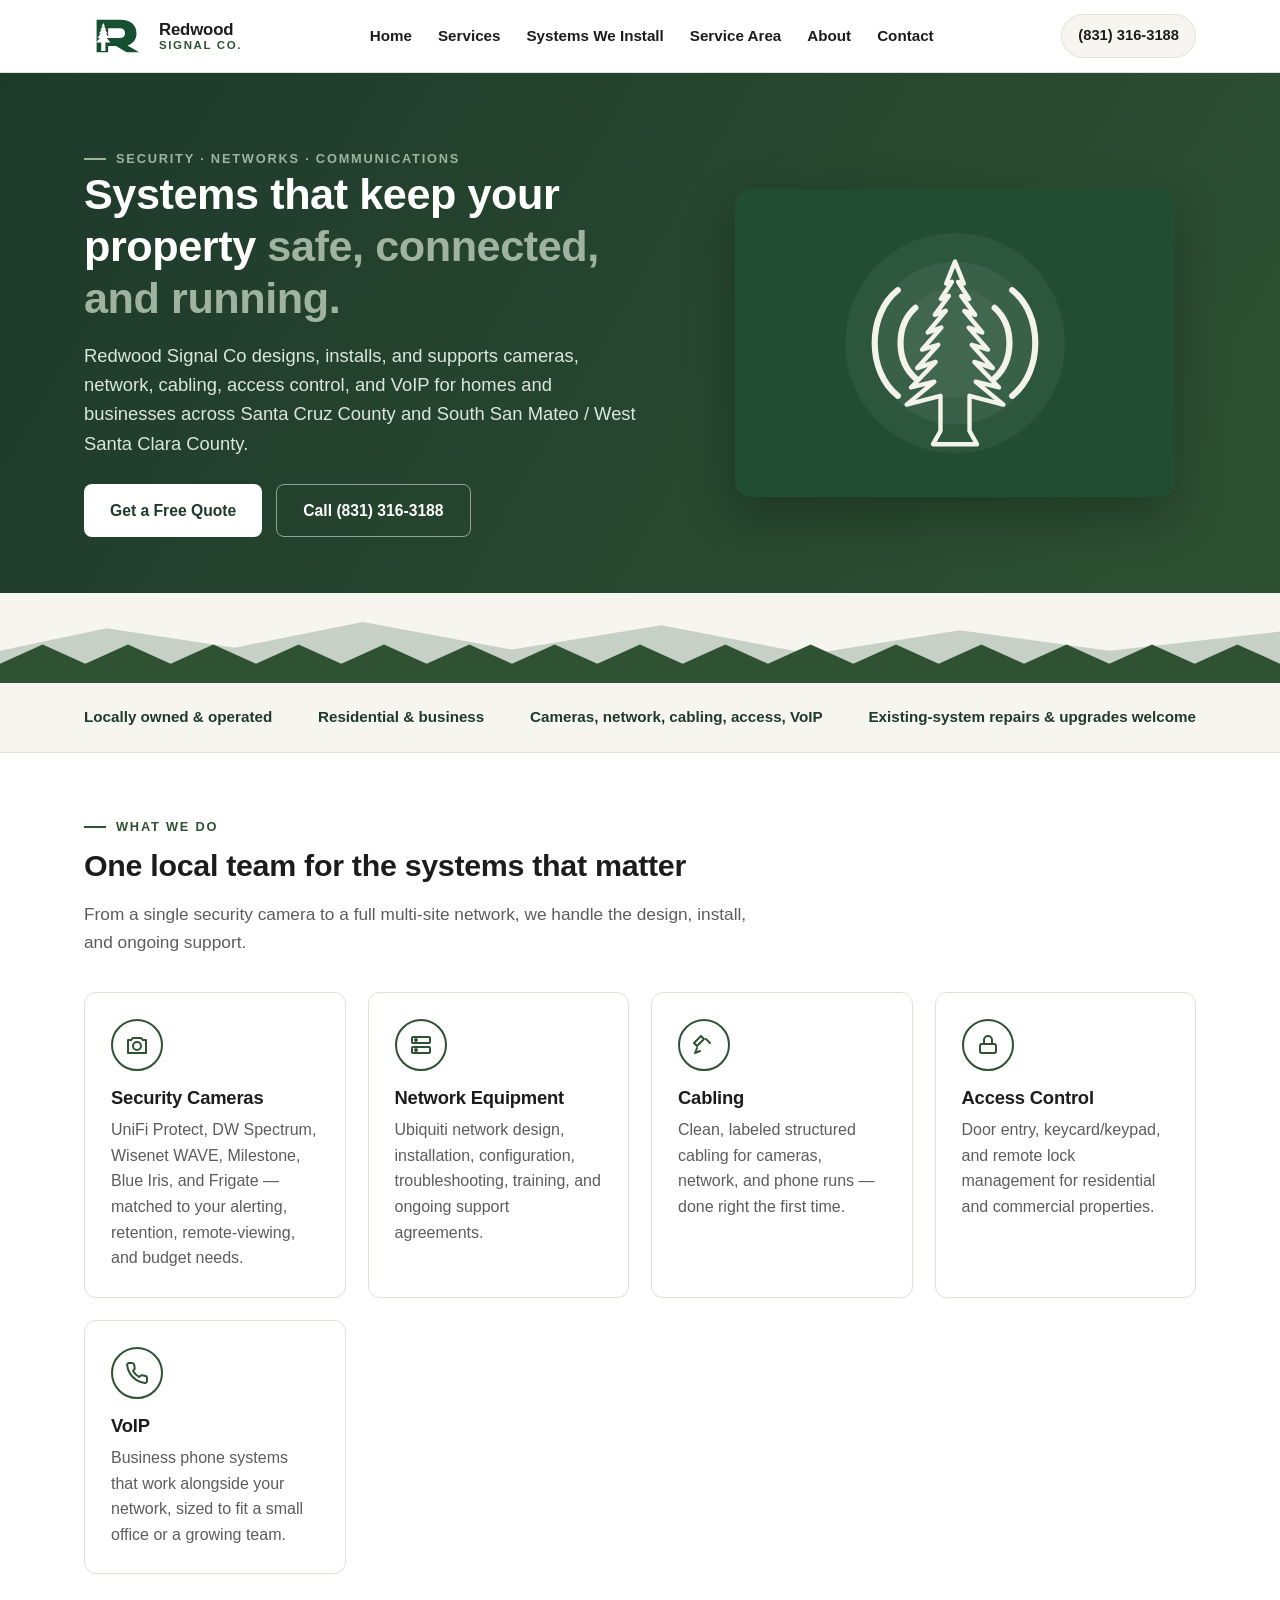
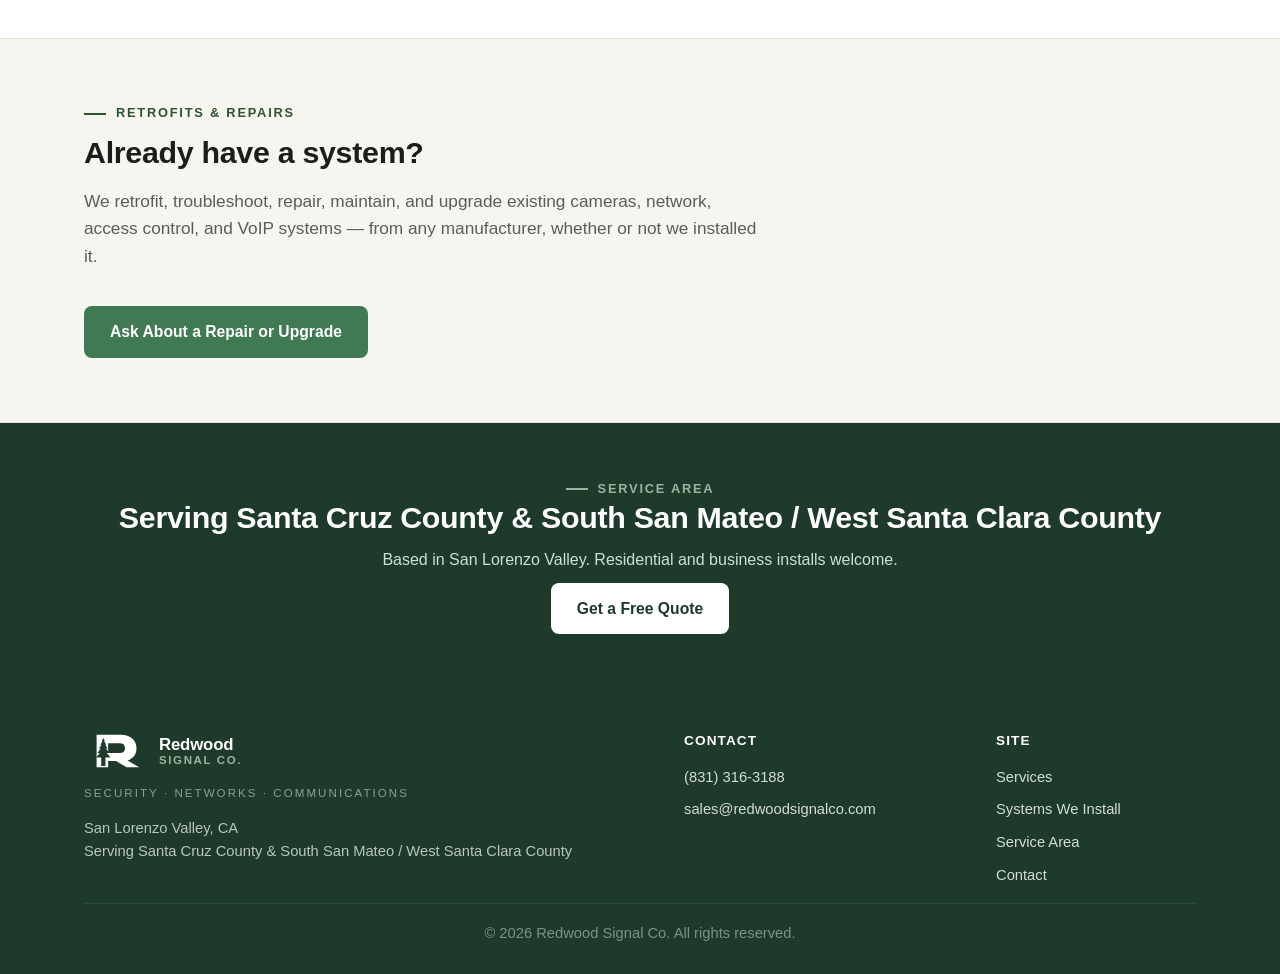
==== index.html @ 094d93c8 "Initial site: Redwood Signal Co marketing site Static 6-page site (cameras, network, cabling, access" ====
<!DOCTYPE html>
<html lang="en">
<head>
<meta charset="UTF-8">
<meta name="viewport" content="width=device-width, initial-scale=1.0">
<title>Redwood Signal Co | Cameras, Network, Cabling, Access Control & VoIP | Santa Cruz County</title>
<meta name="description" content="Redwood Signal Co installs and supports security cameras, network equipment, structured cabling, access control, and VoIP for homes and businesses across Santa Cruz County and South San Mateo / West Santa Clara County.">
<link rel="icon" type="image/svg+xml" href="images/logo.svg">
<link rel="stylesheet" href="css/styles.css">
</head>
<body>
<header class="site">
  <div class="wrap bar">
    <a class="brand" href="index.html">
      <img class="brandmark" src="images/logo.svg" alt="Redwood Signal Co.">
      <span class="wordmark"><span class="w1">Redwood</span><span class="w2">SIGNAL CO.</span></span>
    </a>
    <nav class="main">
      <ul>
        <li><a href="index.html">Home</a></li>
        <li><a href="services.html">Services</a></li>
        <li><a href="systems.html">Systems We Install</a></li>
        <li><a href="service-area.html">Service Area</a></li>
        <li><a href="about.html">About</a></li>
        <li><a href="contact.html">Contact</a></li>
      </ul>
    </nav>
    <div class="header-cta">
      <a class="phone-pill" href="tel:+18313163188">(831) 316-3188</a>
      <button class="nav-toggle" aria-label="Toggle menu">&#9776;</button>
    </div>
  </div>
</header>

<section class="hero">
  <div class="wrap inner">
    <div>
      <div class="eyebrow on-dark">Security &middot; Networks &middot; Communications</div>
      <h1>Systems that keep your property <em>safe, connected, and running.</em></h1>
      <p>Redwood Signal Co designs, installs, and supports cameras, network, cabling, access control, and VoIP for homes and businesses across Santa Cruz County and South San Mateo / West Santa Clara County.</p>
      <div class="hero-actions">
        <a class="btn alt" href="contact.html">Get a Free Quote</a>
        <a class="btn outline" href="tel:+18313163188">Call (831) 316-3188</a>
      </div>
    </div>
    <img class="hero-art" src="images/hero-signal.svg" alt="Redwood tree broadcasting a signal">
  </div>
  <div class="forest-strip">
    <svg viewBox="0 0 1200 140" preserveAspectRatio="none" xmlns="http://www.w3.org/2000/svg" aria-hidden="true">
      <polygon class="fs-back" points="0,90 100,55 220,85 340,45 480,88 620,50 760,95 900,58 1040,90 1200,60 1200,140 0,140"/>
      <polygon class="fs-front" points="0,140 0,110 40,80 80,110 120,80 160,110 200,80 240,110 280,80 320,110 360,80 400,110 440,80 480,110 520,80 560,110 600,80 640,110 680,80 720,110 760,80 800,110 840,80 880,110 920,80 960,110 1000,80 1040,110 1080,80 1120,110 1160,80 1200,110 1200,140"/>
    </svg>
  </div>
</section>

<div class="trust-bar">
  <div class="wrap">
    <div>Locally owned &amp; operated</div>
    <div>Residential &amp; business</div>
    <div>Cameras, network, cabling, access, VoIP</div>
    <div>Existing-system repairs &amp; upgrades welcome</div>
  </div>
</div>

<section>
  <div class="wrap">
    <div class="section-head">
      <div class="eyebrow">What We Do</div>
      <h2>One local team for the systems that matter</h2>
      <p class="lead">From a single security camera to a full multi-site network, we handle the design, install, and ongoing support.</p>
    </div>
    <div class="grid">
      <div class="card">
        <div class="icon"><svg viewBox="0 0 24 24" fill="none" stroke="currentColor" stroke-width="2" stroke-linecap="round" stroke-linejoin="round"><path d="M3 7h3l2-2h8l2 2h3v13H3z"/><circle cx="12" cy="13" r="4"/></svg></div>
        <h3>Security Cameras</h3>
        <p>UniFi Protect, DW Spectrum, Wisenet WAVE, Milestone, Blue Iris, and Frigate &mdash; matched to your alerting, retention, remote-viewing, and budget needs.</p>
      </div>
      <div class="card">
        <div class="icon"><svg viewBox="0 0 24 24" fill="none" stroke="currentColor" stroke-width="2" stroke-linecap="round" stroke-linejoin="round"><rect x="3" y="4" width="18" height="6" rx="1"/><rect x="3" y="14" width="18" height="6" rx="1"/><circle cx="7" cy="7" r="1"/><circle cx="7" cy="17" r="1"/></svg></div>
        <h3>Network Equipment</h3>
        <p>Ubiquiti network design, installation, configuration, troubleshooting, training, and ongoing support agreements.</p>
      </div>
      <div class="card">
        <div class="icon"><svg viewBox="0 0 24 24" fill="none" stroke="currentColor" stroke-width="2" stroke-linecap="round" stroke-linejoin="round"><path d="M9 3l3 3-7 7-3-3z"/><path d="M14 6l4 4"/><path d="M5 15l-2 5 5-2"/></svg></div>
        <h3>Cabling</h3>
        <p>Clean, labeled structured cabling for cameras, network, and phone runs &mdash; done right the first time.</p>
      </div>
      <div class="card">
        <div class="icon"><svg viewBox="0 0 24 24" fill="none" stroke="currentColor" stroke-width="2" stroke-linecap="round" stroke-linejoin="round"><rect x="4" y="11" width="16" height="9" rx="2"/><path d="M8 11V7a4 4 0 018 0v4"/></svg></div>
        <h3>Access Control</h3>
        <p>Door entry, keycard/keypad, and remote lock management for residential and commercial properties.</p>
      </div>
      <div class="card">
        <div class="icon"><svg viewBox="0 0 24 24" fill="none" stroke="currentColor" stroke-width="2" stroke-linecap="round" stroke-linejoin="round"><path d="M22 16.92v3a2 2 0 01-2.18 2 19.79 19.79 0 01-8.63-3.07 19.5 19.5 0 01-6-6 19.79 19.79 0 01-3.07-8.67A2 2 0 014.11 2h3a2 2 0 012 1.72c.12.9.32 1.78.6 2.63a2 2 0 01-.45 2.11L8.09 9.91a16 16 0 006 6l1.45-1.17a2 2 0 012.11-.45c.85.28 1.73.48 2.63.6A2 2 0 0122 16.92z"/></svg></div>
        <h3>VoIP</h3>
        <p>Business phone systems that work alongside your network, sized to fit a small office or a growing team.</p>
      </div>
    </div>
  </div>
</section>

<section class="alt-bg">
  <div class="wrap">
    <div class="section-head">
      <div class="eyebrow">Retrofits &amp; Repairs</div>
      <h2>Already have a system?</h2>
      <p class="lead">We retrofit, troubleshoot, repair, maintain, and upgrade existing cameras, network, access control, and VoIP systems &mdash; from any manufacturer, whether or not we installed it.</p>
    </div>
    <a class="btn" href="contact.html">Ask About a Repair or Upgrade</a>
  </div>
</section>

<section class="cta-band">
  <div class="wrap">
    <div class="eyebrow on-dark" style="justify-content:center">Service Area</div>
    <h2>Serving Santa Cruz County &amp; South San Mateo / West Santa Clara County</h2>
    <p>Based in San Lorenzo Valley. Residential and business installs welcome.</p>
    <a class="btn alt" href="contact.html">Get a Free Quote</a>
  </div>
</section>

<footer class="site">
  <div class="wrap">
    <div class="cols">
      <div>
        <div class="brand" style="margin-bottom:12px">
          <img class="brandmark" src="images/logo-on-dark.svg" alt="Redwood Signal Co.">
          <span class="wordmark"><span class="w1">Redwood</span><span class="w2">SIGNAL CO.</span></span>
        </div>
        <div class="tagline" style="margin-bottom:14px">Security &middot; Networks &middot; Communications</div>
        <p style="margin:0">San Lorenzo Valley, CA<br>Serving Santa Cruz County &amp; South San Mateo / West Santa Clara County</p>
      </div>
      <div>
        <h4>Contact</h4>
        <ul>
          <li><a href="tel:+18313163188">(831) 316-3188</a></li>
          <li><a href="mailto:sales@redwoodsignalco.com">sales@redwoodsignalco.com</a></li>
        </ul>
      </div>
      <div>
        <h4>Site</h4>
        <ul>
          <li><a href="services.html">Services</a></li>
          <li><a href="systems.html">Systems We Install</a></li>
          <li><a href="service-area.html">Service Area</a></li>
          <li><a href="contact.html">Contact</a></li>
        </ul>
      </div>
    </div>
    <div class="bottom">&copy; 2026 Redwood Signal Co. All rights reserved.</div>
  </div>
</footer>
<script src="js/main.js"></script>
</body>
</html>
---- css/styles.css ----
:root{
  --pine:#2f5233;
  --pine-dark:#1e3a2b;
  --moss:#3f7a52;
  --moss-light:#5b9970;
  --sage:#9fb3a0;
  --cream:#f7f5f0;
  --ink:#1c1c1c;
  --gray:#5c5c5c;
  --paper:#ffffff;
  --paper-soft:var(--cream);
  --line:#e3e0d8;
  --max:1160px;
}
*{box-sizing:border-box}
body{margin:0;font-family:-apple-system,Segoe UI,Roboto,Helvetica,Arial,sans-serif;color:var(--ink);background:var(--paper);line-height:1.6;-webkit-font-smoothing:antialiased}
a{color:var(--moss);text-decoration:none}
a:hover{text-decoration:underline}
img{max-width:100%;display:block}
.wrap{max-width:var(--max);margin:0 auto;padding:0 24px}
h1,h2,h3{line-height:1.2;letter-spacing:-.01em}

/* eyebrow label */
.eyebrow{display:flex;align-items:center;gap:10px;font-size:.8rem;font-weight:700;letter-spacing:.14em;text-transform:uppercase;color:var(--pine)}
.eyebrow::before{content:"";width:22px;height:2px;background:var(--pine)}
.eyebrow.on-dark{color:var(--sage)}
.eyebrow.on-dark::before{background:var(--sage)}
.section-head .eyebrow{margin-bottom:10px}

/* brandmark */
.brand{display:flex;align-items:center;gap:12px}
.brandmark{height:42px;width:auto;flex-shrink:0}
.wordmark{display:flex;flex-direction:column;line-height:1.05}
.wordmark .w1{font-weight:800;font-size:1.05rem;letter-spacing:-.01em;color:var(--ink)}
.wordmark .w2{font-weight:700;font-size:.72rem;letter-spacing:.14em;color:var(--pine)}
footer.site .wordmark .w1{color:#fff}
footer.site .wordmark .w2{color:var(--sage)}
.tagline{font-size:.72rem;letter-spacing:.18em;text-transform:uppercase;color:var(--gray)}
footer.site .tagline{color:#8fa190}
/* forest silhouette strip */
.forest-strip{background:var(--cream);line-height:0}
.forest-strip svg{width:100%;height:90px;display:block}
.fs-back{fill:var(--sage);opacity:.55}
.fs-front{fill:var(--pine)}

/* header */
header.site{background:#fff;border-bottom:1px solid var(--line);position:sticky;top:0;z-index:20}
header.site .bar{display:flex;align-items:center;justify-content:space-between;padding:14px 24px;gap:20px}
nav.main{display:flex;align-items:center;gap:28px}
nav.main ul{list-style:none;display:flex;gap:26px;margin:0;padding:0}
nav.main a{color:var(--ink);font-weight:600;font-size:.95rem}
nav.main a:hover{color:var(--pine);text-decoration:none}
.header-cta{display:flex;align-items:center;gap:14px}
.phone-pill{display:flex;align-items:center;gap:8px;background:var(--paper-soft);border:1px solid var(--line);border-radius:999px;padding:9px 16px;font-weight:700;color:var(--ink);font-size:.92rem}
.phone-pill:hover{border-color:var(--pine);text-decoration:none;color:var(--pine)}
.nav-toggle{display:none;background:none;border:0;color:var(--ink);font-size:1.7rem;cursor:pointer;line-height:1}
@media (max-width:840px){
  header.site .bar{flex-wrap:wrap}
  nav.main{order:3;flex:1 1 100%}
  nav.main ul{display:none;flex-direction:column;gap:0;width:100%}
  nav.main ul.open{display:flex}
  nav.main a{display:block;padding:12px 0;border-top:1px solid var(--line)}
  .nav-toggle{display:block}
}

/* hero */
.hero{background:linear-gradient(120deg,var(--pine-dark) 0%,var(--pine) 100%);color:#fff;padding:76px 0 0;overflow:hidden;position:relative}
.hero .inner{display:grid;grid-template-columns:1.1fr .9fr;gap:40px;align-items:center;padding-bottom:56px}
@media (max-width:840px){.hero .inner{grid-template-columns:1fr}}
.hero h1{font-size:2.7rem;margin:0 0 16px;color:#fff}
.hero h1 em{font-style:normal;color:var(--sage)}
.hero p{font-size:1.15rem;max-width:560px;color:#dce6de;margin:0 0 26px}
.hero-actions{display:flex;gap:14px;flex-wrap:wrap}
.btn{display:inline-flex;align-items:center;gap:8px;background:var(--moss);color:#fff;font-weight:700;padding:13px 26px;border-radius:8px;border:0;font-size:.98rem;cursor:pointer}
.btn:hover{background:var(--moss-light);text-decoration:none}
.btn.alt{background:#fff;color:var(--pine-dark)}
.btn.alt:hover{background:var(--cream);color:var(--pine-dark)}
.btn.outline{background:transparent;border:1.5px solid rgba(255,255,255,.5);color:#fff}
.btn.outline:hover{background:rgba(255,255,255,.1)}

.hero-art{width:100%;max-width:440px;justify-self:center;border-radius:16px;box-shadow:0 20px 50px rgba(0,0,0,.25)}

.treeline{display:block;width:100%;height:auto}

/* page header (non-home) */
.page-head{background:linear-gradient(120deg,var(--pine-dark) 0%,var(--pine) 100%);color:#fff;padding:52px 0}
.page-head h1{margin:10px 0 10px;font-size:2.1rem}
.page-head p{color:#dce6de;margin:0;max-width:680px;font-size:1.05rem}

/* trust bar */
.trust-bar{background:var(--paper-soft);border-bottom:1px solid var(--line)}
.trust-bar .wrap{display:flex;flex-wrap:wrap;gap:28px;justify-content:space-between;padding:22px 24px;font-weight:700;font-size:.95rem;color:var(--pine-dark)}
.trust-bar .wrap div{display:flex;align-items:center;gap:8px}

/* sections */
section{padding:64px 0}
section h2{font-size:1.9rem;margin:0 0 12px}
.lead{font-size:1.08rem;color:var(--gray);max-width:760px}
.section-head{max-width:680px;margin-bottom:36px}

/* feature cards with outline-circle icons */
.grid{display:grid;grid-template-columns:repeat(auto-fit,minmax(260px,1fr));gap:22px}
.card{background:#fff;border:1px solid var(--line);border-radius:12px;padding:26px;box-shadow:0 1px 2px rgba(0,0,0,.03)}
.card .icon{width:52px;height:52px;border-radius:50%;background:#fff;border:2px solid var(--pine);color:var(--pine);display:flex;align-items:center;justify-content:center;margin-bottom:16px}
.card .icon svg{width:24px;height:24px}
.card h3{margin:0 0 8px;color:var(--ink);font-size:1.15rem}
.card p{margin:0;color:var(--gray)}

.alt-bg{background:var(--paper-soft);border-top:1px solid var(--line);border-bottom:1px solid var(--line)}

/* table */
table{width:100%;border-collapse:collapse;margin-top:8px;background:#fff;border-radius:10px;overflow:hidden}
th,td{border:1px solid var(--line);padding:14px;text-align:left;vertical-align:top}
th{background:var(--pine-dark);color:#fff;font-weight:700}
tr:nth-child(even) td{background:var(--paper-soft)}

/* list checks */
ul.check{list-style:none;padding:0;margin:20px 0}
ul.check li{padding-left:30px;position:relative;margin-bottom:10px;color:var(--gray)}
ul.check li::before{content:"";position:absolute;left:0;top:4px;width:18px;height:18px;border-radius:50%;background:var(--pine)}
ul.check li::after{content:"";position:absolute;left:6px;top:7px;width:7px;height:4px;border-left:2px solid #fff;border-bottom:2px solid #fff;transform:rotate(-45deg)}

/* solid-circle info icons (phone/pin style) */
.info-list{list-style:none;margin:0;padding:0;display:flex;flex-direction:column;gap:16px}
.info-list li{display:flex;align-items:flex-start;gap:14px}
.info-list .dot{width:36px;height:36px;border-radius:50%;background:var(--pine-dark);color:var(--cream);display:flex;align-items:center;justify-content:center;flex-shrink:0}
.info-list .dot svg{width:18px;height:18px}

/* contact */
.contact-grid{display:grid;grid-template-columns:1.1fr .9fr;gap:40px}
@media (max-width:840px){.contact-grid{grid-template-columns:1fr}}
.info-box{background:#fff;border:1px solid var(--line);border-radius:12px;padding:28px}
.info-box h3{margin-top:0}
form.contact input,form.contact select,form.contact textarea{width:100%;padding:12px;margin-bottom:14px;border:1px solid var(--line);border-radius:8px;font-family:inherit;font-size:1rem;background:#fff}
form.contact input:focus,form.contact textarea:focus{outline:2px solid var(--moss-light);border-color:var(--moss)}
form.contact label{font-weight:600;display:block;margin-bottom:6px;font-size:.92rem}
.form-row{display:grid;grid-template-columns:1fr 1fr;gap:16px}
@media (max-width:520px){.form-row{grid-template-columns:1fr}}
.form-note{font-size:.85rem;color:var(--gray);margin-top:-4px}

/* CTA band */
.cta-band{background:var(--pine-dark);color:#fff;text-align:center;padding:56px 0}
.cta-band .eyebrow{justify-content:center}
.cta-band h2{margin-top:0;color:#fff}
.cta-band p{color:#cfe0d3;max-width:520px;margin:0 auto 10px}

footer.site{background:var(--pine-dark);color:#b9c7bd;padding:0 0 28px;font-size:.92rem}
footer.site a{color:#d3ddd5}
footer.site a:hover{color:#fff}
footer.site .cols{display:flex;flex-wrap:wrap;gap:36px;justify-content:space-between;padding:40px 0 8px}
footer.site .cols div{min-width:200px}
footer.site h4{color:#fff;font-size:.85rem;letter-spacing:.08em;text-transform:uppercase;margin:0 0 14px}
footer.site .cols ul{list-style:none;padding:0;margin:0;display:flex;flex-direction:column;gap:9px}
footer.site .bottom{border-top:1px solid #2c4c39;margin-top:8px;padding-top:18px;text-align:center;color:#7f9186}
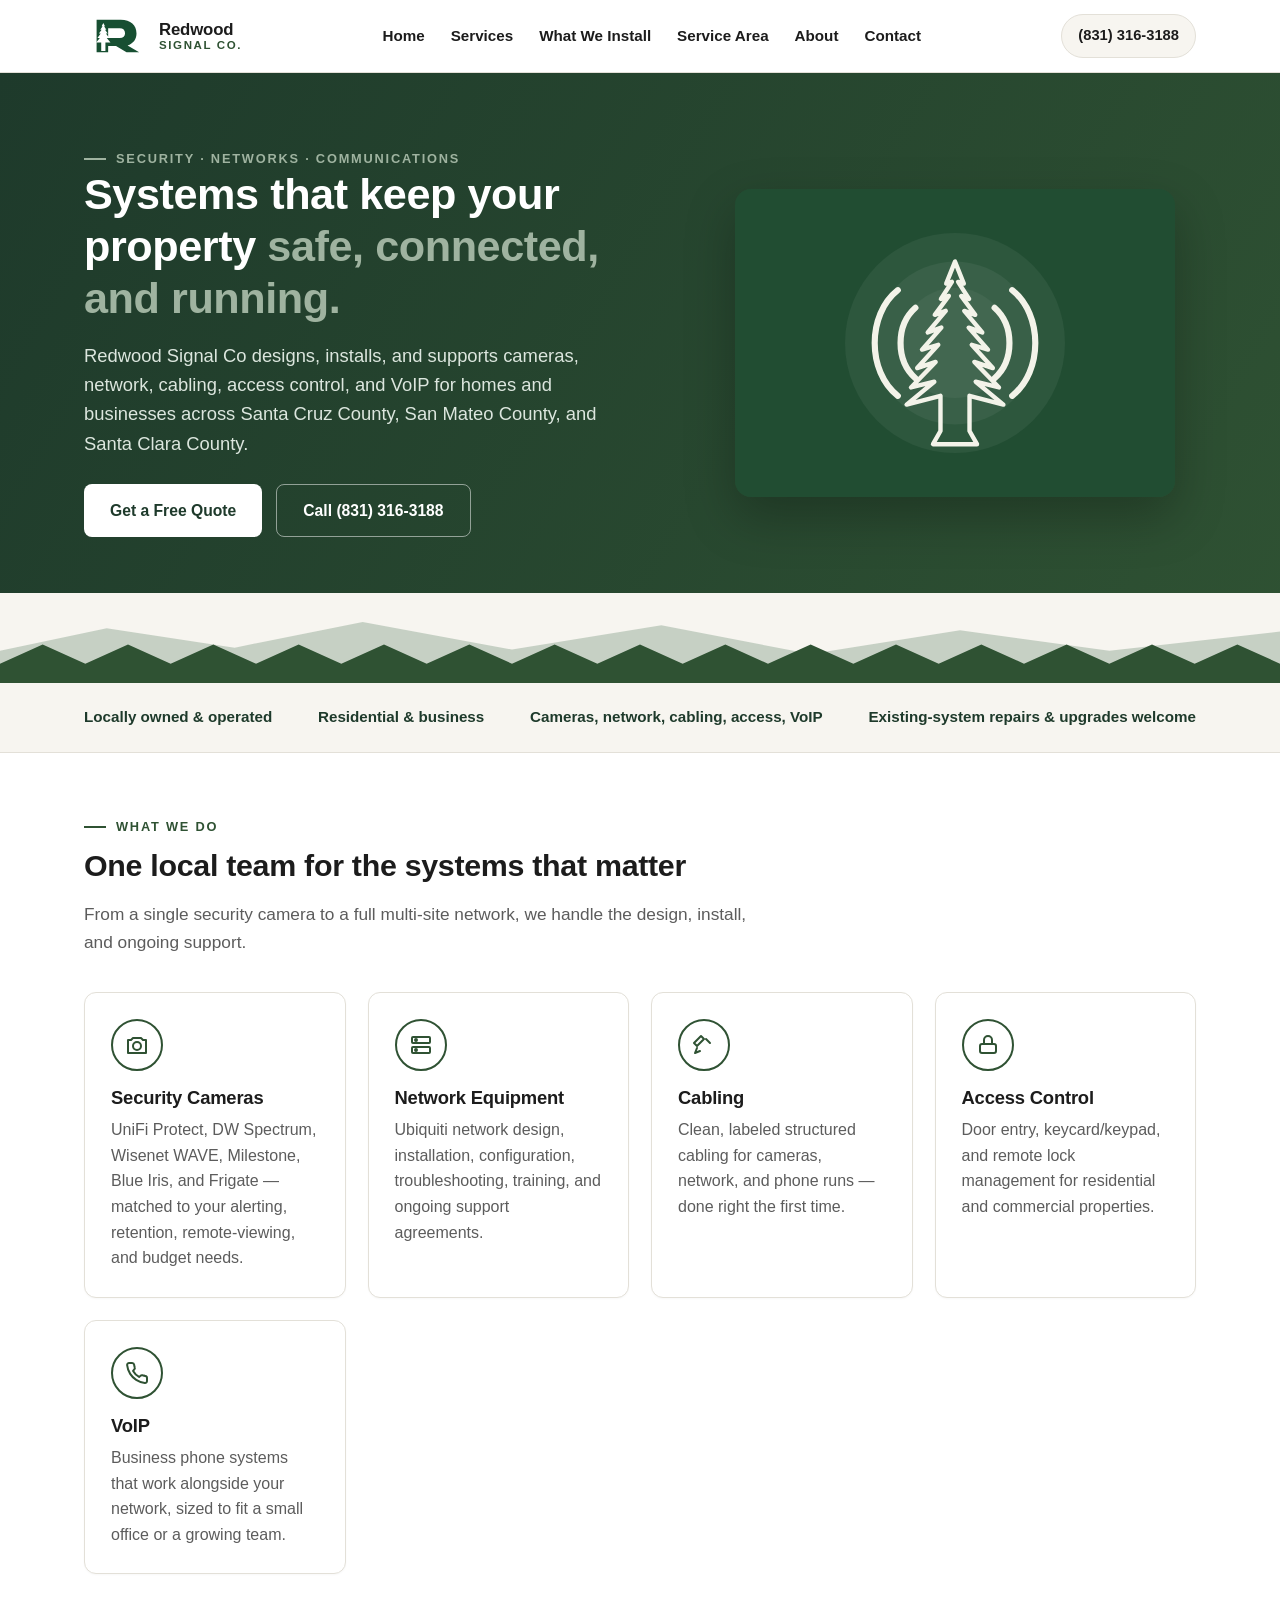
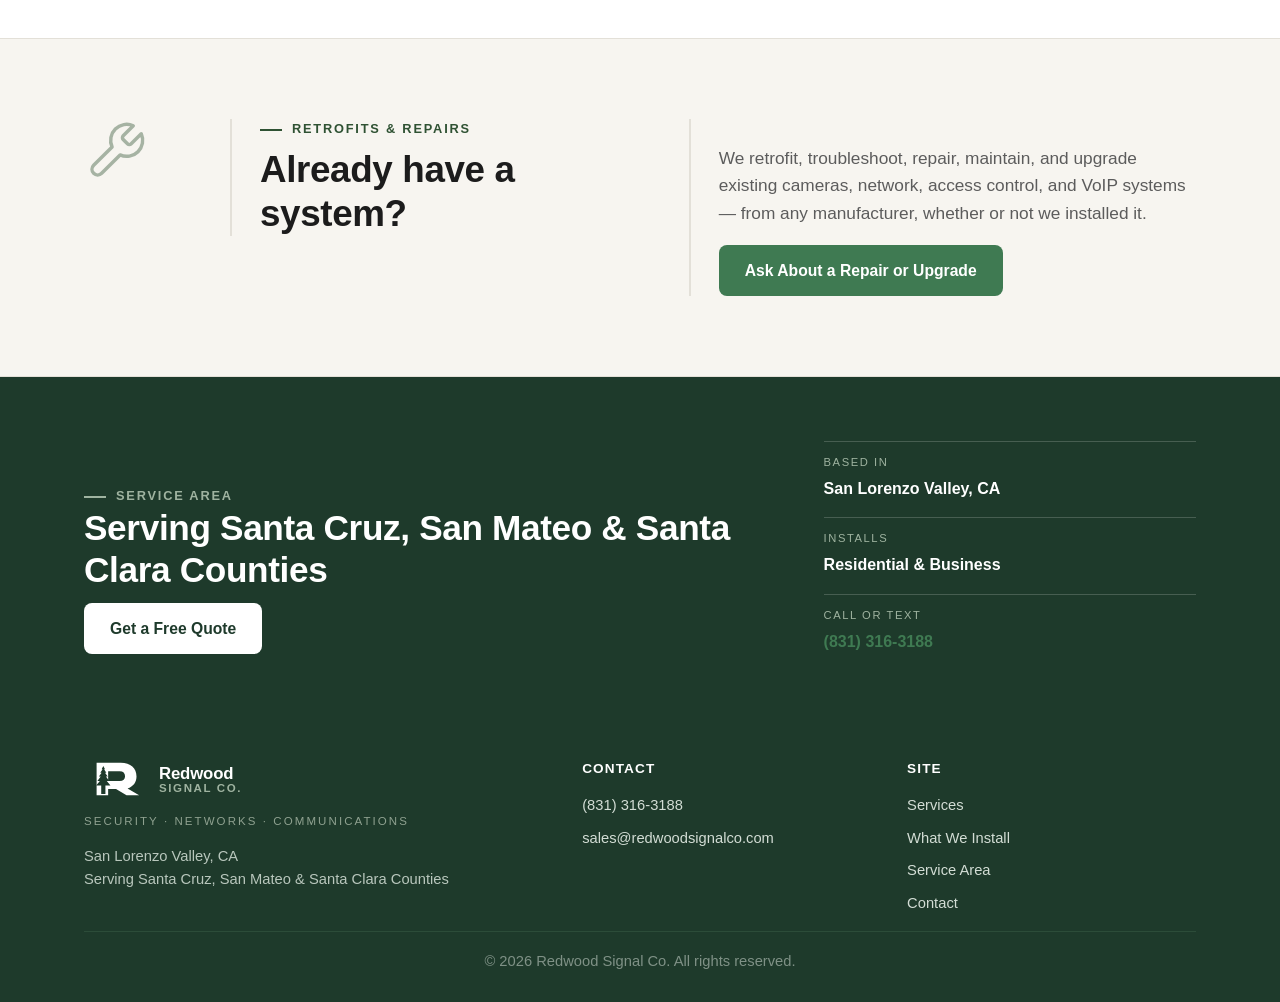
==== commit 5437d6e7: "Editorial redesign, What We Install page, three-county coverage, service map - Asymmetric/editorial " ====
--- a/index.html
+++ b/index.html
@@ -3,8 +3,8 @@
 <head>
 <meta charset="UTF-8">
 <meta name="viewport" content="width=device-width, initial-scale=1.0">
-<title>Redwood Signal Co | Cameras, Network, Cabling, Access Control & VoIP | Santa Cruz County</title>
-<meta name="description" content="Redwood Signal Co installs and supports security cameras, network equipment, structured cabling, access control, and VoIP for homes and businesses across Santa Cruz County and South San Mateo / West Santa Clara County.">
+<title>Redwood Signal Co | Cameras, Network, Cabling, Access Control & VoIP | Santa Cruz, San Mateo & Santa Clara Counties</title>
+<meta name="description" content="Redwood Signal Co installs and supports security cameras, network equipment, structured cabling, access control, and VoIP for homes and businesses across Santa Cruz County, San Mateo County, and Santa Clara County.">
 <link rel="icon" type="image/svg+xml" href="images/logo.svg">
 <link rel="stylesheet" href="css/styles.css">
 </head>
@@ -19,7 +19,7 @@
       <ul>
         <li><a href="index.html">Home</a></li>
         <li><a href="services.html">Services</a></li>
-        <li><a href="systems.html">Systems We Install</a></li>
+        <li><a href="systems.html">What We Install</a></li>
         <li><a href="service-area.html">Service Area</a></li>
         <li><a href="about.html">About</a></li>
         <li><a href="contact.html">Contact</a></li>
@@ -37,7 +37,7 @@
     <div>
       <div class="eyebrow on-dark">Security &middot; Networks &middot; Communications</div>
       <h1>Systems that keep your property <em>safe, connected, and running.</em></h1>
-      <p>Redwood Signal Co designs, installs, and supports cameras, network, cabling, access control, and VoIP for homes and businesses across Santa Cruz County and South San Mateo / West Santa Clara County.</p>
+      <p>Redwood Signal Co designs, installs, and supports cameras, network, cabling, access control, and VoIP for homes and businesses across Santa Cruz County, San Mateo County, and Santa Clara County.</p>
       <div class="hero-actions">
         <a class="btn alt" href="contact.html">Get a Free Quote</a>
         <a class="btn outline" href="tel:+18313163188">Call (831) 316-3188</a>
@@ -99,23 +99,32 @@
   </div>
 </section>
 
-<section class="alt-bg">
-  <div class="wrap">
-    <div class="section-head">
+<section class="editorial alt-bg">
+  <div class="wrap editorial-grid">
+    <svg class="editorial-icon" viewBox="0 0 24 24" fill="none" stroke="currentColor" stroke-linecap="round" stroke-linejoin="round" aria-hidden="true"><path d="M14.7 6.3a1 1 0 000 1.4l1.6 1.6a1 1 0 001.4 0l3.77-3.77a6 6 0 01-7.94 7.94l-6.91 6.91a2.12 2.12 0 01-3-3l6.91-6.91a6 6 0 017.94-7.94z"/></svg>
+    <div class="editorial-head">
       <div class="eyebrow">Retrofits &amp; Repairs</div>
       <h2>Already have a system?</h2>
+    </div>
+    <div class="editorial-body">
       <p class="lead">We retrofit, troubleshoot, repair, maintain, and upgrade existing cameras, network, access control, and VoIP systems &mdash; from any manufacturer, whether or not we installed it.</p>
+      <a class="btn" href="contact.html">Ask About a Repair or Upgrade</a>
     </div>
-    <a class="btn" href="contact.html">Ask About a Repair or Upgrade</a>
   </div>
 </section>
 
-<section class="cta-band">
+<section class="cta-band editorial">
   <div class="wrap">
-    <div class="eyebrow on-dark" style="justify-content:center">Service Area</div>
-    <h2>Serving Santa Cruz County &amp; South San Mateo / West Santa Clara County</h2>
-    <p>Based in San Lorenzo Valley. Residential and business installs welcome.</p>
-    <a class="btn alt" href="contact.html">Get a Free Quote</a>
+    <div>
+      <div class="eyebrow on-dark">Service Area</div>
+      <h2>Serving Santa Cruz, San Mateo &amp; Santa Clara Counties</h2>
+      <a class="btn alt" href="contact.html">Get a Free Quote</a>
+    </div>
+    <div class="cta-meta">
+      <div class="row"><span class="k">Based In</span><span class="v">San Lorenzo Valley, CA</span></div>
+      <div class="row"><span class="k">Installs</span><span class="v">Residential &amp; Business</span></div>
+      <div class="row"><span class="k">Call or Text</span><span class="v"><a href="tel:+18313163188">(831) 316-3188</a></span></div>
+    </div>
   </div>
 </section>
 
@@ -128,7 +137,7 @@
           <span class="wordmark"><span class="w1">Redwood</span><span class="w2">SIGNAL CO.</span></span>
         </div>
         <div class="tagline" style="margin-bottom:14px">Security &middot; Networks &middot; Communications</div>
-        <p style="margin:0">San Lorenzo Valley, CA<br>Serving Santa Cruz County &amp; South San Mateo / West Santa Clara County</p>
+        <p style="margin:0">San Lorenzo Valley, CA<br>Serving Santa Cruz, San Mateo &amp; Santa Clara Counties</p>
       </div>
       <div>
         <h4>Contact</h4>
@@ -141,7 +150,7 @@
         <h4>Site</h4>
         <ul>
           <li><a href="services.html">Services</a></li>
-          <li><a href="systems.html">Systems We Install</a></li>
+          <li><a href="systems.html">What We Install</a></li>
           <li><a href="service-area.html">Service Area</a></li>
           <li><a href="contact.html">Contact</a></li>
         </ul>
--- a/css/styles.css
+++ b/css/styles.css
@@ -80,6 +80,8 @@
 
 .hero-art{width:100%;max-width:440px;justify-self:center;border-radius:16px;box-shadow:0 20px 50px rgba(0,0,0,.25)}
 
+.map-img{width:100%;max-width:900px;display:block;margin:0 auto 40px;border-radius:14px;border:1px solid var(--line);box-shadow:0 16px 40px rgba(0,0,0,.12)}
+
 .treeline{display:block;width:100%;height:auto}
 
 /* page header (non-home) */
@@ -107,6 +109,29 @@
 .card p{margin:0;color:var(--gray)}
 
 .alt-bg{background:var(--paper-soft);border-top:1px solid var(--line);border-bottom:1px solid var(--line)}
+
+/* manufacturer / brand listing */
+.brand-section{margin-bottom:44px}
+.brand-section:last-child{margin-bottom:0}
+.brand-section h3{font-size:.95rem;text-transform:uppercase;letter-spacing:.1em;color:var(--pine-dark);border-bottom:2px solid var(--line);padding-bottom:12px;margin:0 0 18px}
+.brand-grid{display:grid;grid-template-columns:repeat(auto-fit,minmax(240px,1fr));gap:16px}
+.brand-card{display:block;border:1px solid var(--line);border-radius:10px;padding:16px 18px;background:#fff;color:var(--ink)}
+.brand-card:hover{border-color:var(--pine);text-decoration:none}
+.brand-card .name{font-weight:700;display:flex;align-items:center;gap:6px}
+.brand-card .name svg{width:13px;height:13px;color:var(--moss);flex-shrink:0}
+.brand-card .line{color:var(--gray);font-size:.9rem;margin-top:4px;line-height:1.45}
+
+/* editorial: asymmetric feature section */
+.editorial{padding:80px 0}
+.editorial-grid{display:grid;grid-template-columns:110px 1fr 1.2fr;gap:36px;align-items:start}
+.editorial-icon{width:64px;height:64px;color:var(--pine);opacity:.4;stroke-width:1.3}
+.editorial-head{border-left:2px solid var(--line);padding-left:28px}
+.editorial-head h2{font-size:2.3rem;margin:8px 0 0}
+.editorial-body{padding-top:8px;border-left:2px solid var(--line);padding-left:28px}
+@media (max-width:840px){
+  .editorial-grid{grid-template-columns:1fr;gap:20px}
+  .editorial-head,.editorial-body{border-left:none;padding-left:0;border-top:2px solid var(--line);padding-top:18px}
+}
 
 /* table */
 table{width:100%;border-collapse:collapse;margin-top:8px;background:#fff;border-radius:10px;overflow:hidden}
@@ -144,11 +169,22 @@
 .cta-band h2{margin-top:0;color:#fff}
 .cta-band p{color:#cfe0d3;max-width:520px;margin:0 auto 10px}
 
+.cta-band.editorial{text-align:left;padding:64px 0}
+.cta-band.editorial .wrap{display:grid;grid-template-columns:1.3fr .7fr;gap:48px;align-items:end}
+.cta-band.editorial .eyebrow{justify-content:flex-start}
+.cta-band.editorial h2{font-size:2.2rem}
+.cta-meta{display:flex;flex-direction:column;gap:16px}
+.cta-meta .row{border-top:1px solid rgba(255,255,255,.18);padding-top:12px}
+.cta-meta .row .k{display:block;font-size:.7rem;letter-spacing:.14em;text-transform:uppercase;color:var(--sage);margin-bottom:4px}
+.cta-meta .row .v{font-weight:700}
+@media (max-width:840px){.cta-band.editorial .wrap{grid-template-columns:1fr;gap:28px}}
+
 footer.site{background:var(--pine-dark);color:#b9c7bd;padding:0 0 28px;font-size:.92rem}
 footer.site a{color:#d3ddd5}
 footer.site a:hover{color:#fff}
-footer.site .cols{display:flex;flex-wrap:wrap;gap:36px;justify-content:space-between;padding:40px 0 8px}
-footer.site .cols div{min-width:200px}
+footer.site .cols{display:grid;grid-template-columns:1.6fr 1fr 1fr;gap:36px;padding:40px 0 8px}
+footer.site .cols div{min-width:0}
+@media (max-width:640px){footer.site .cols{grid-template-columns:1fr}}
 footer.site h4{color:#fff;font-size:.85rem;letter-spacing:.08em;text-transform:uppercase;margin:0 0 14px}
 footer.site .cols ul{list-style:none;padding:0;margin:0;display:flex;flex-direction:column;gap:9px}
 footer.site .bottom{border-top:1px solid #2c4c39;margin-top:8px;padding-top:18px;text-align:center;color:#7f9186}
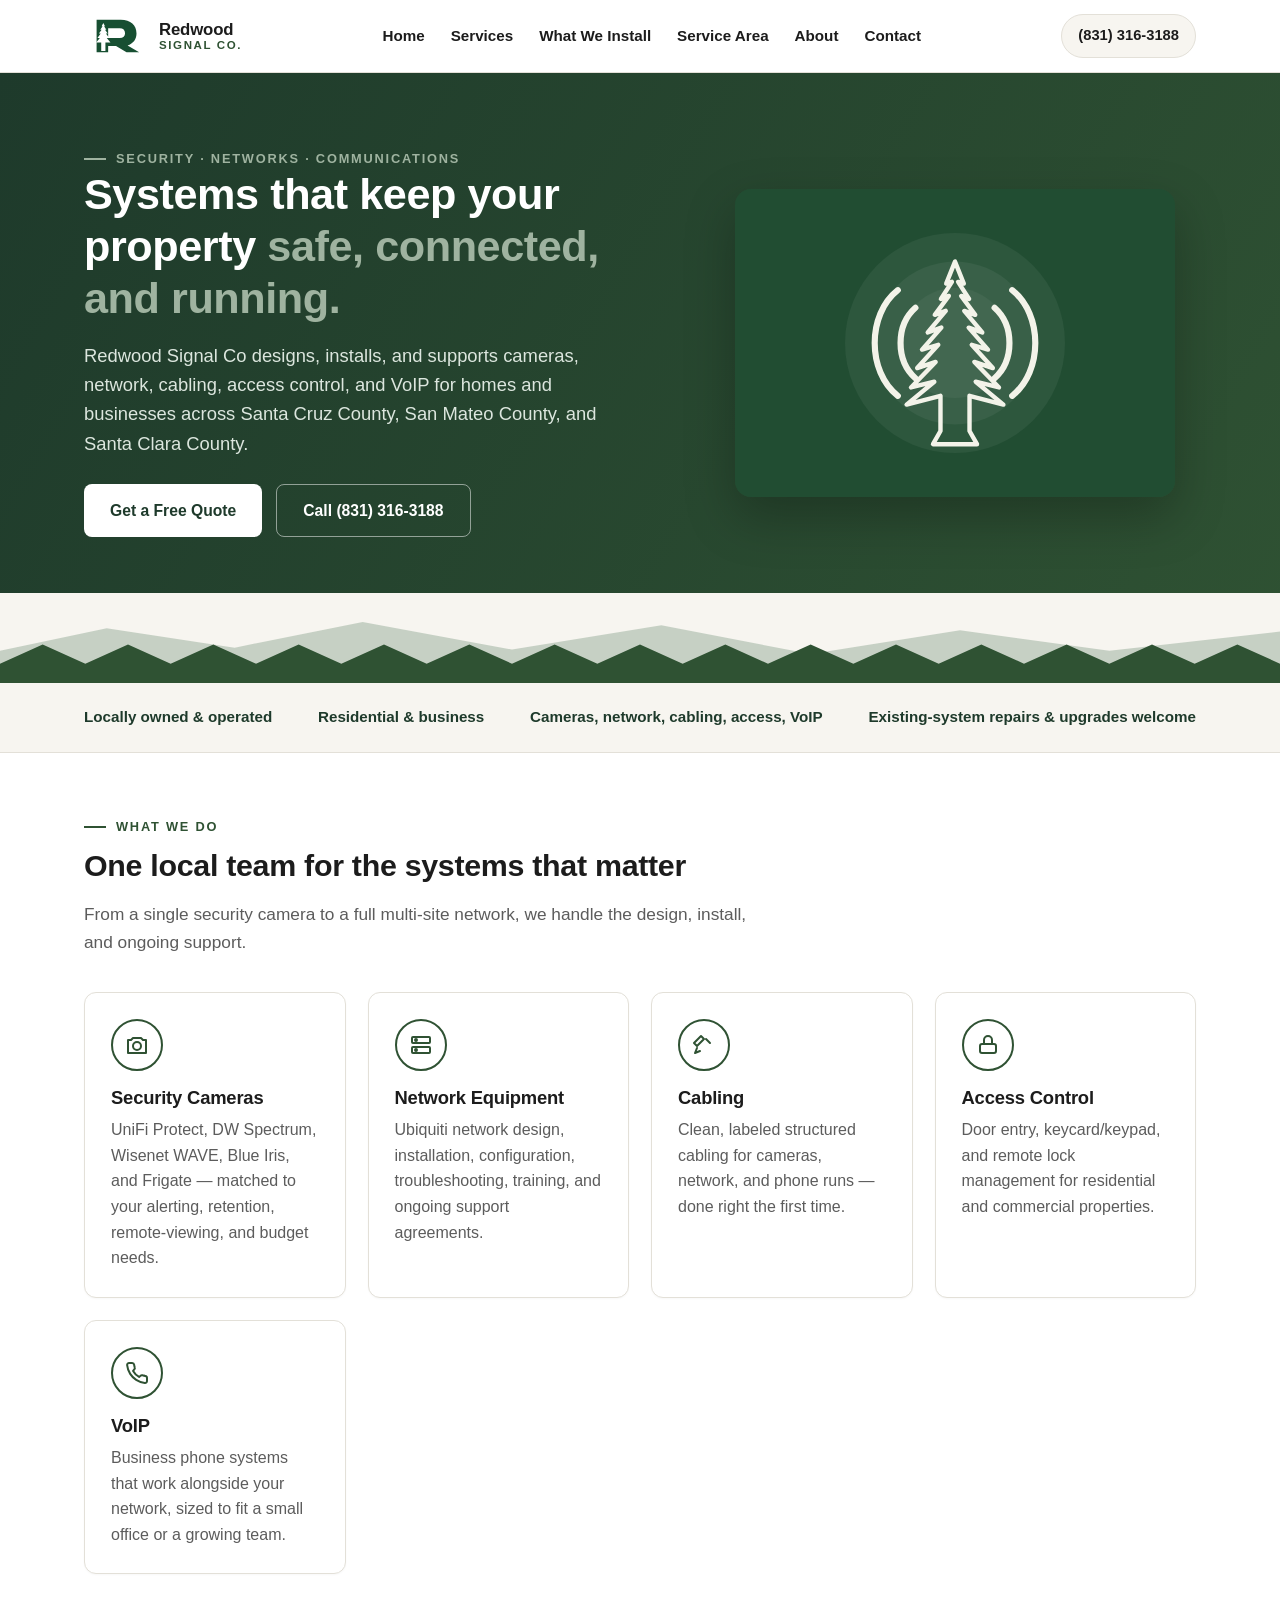
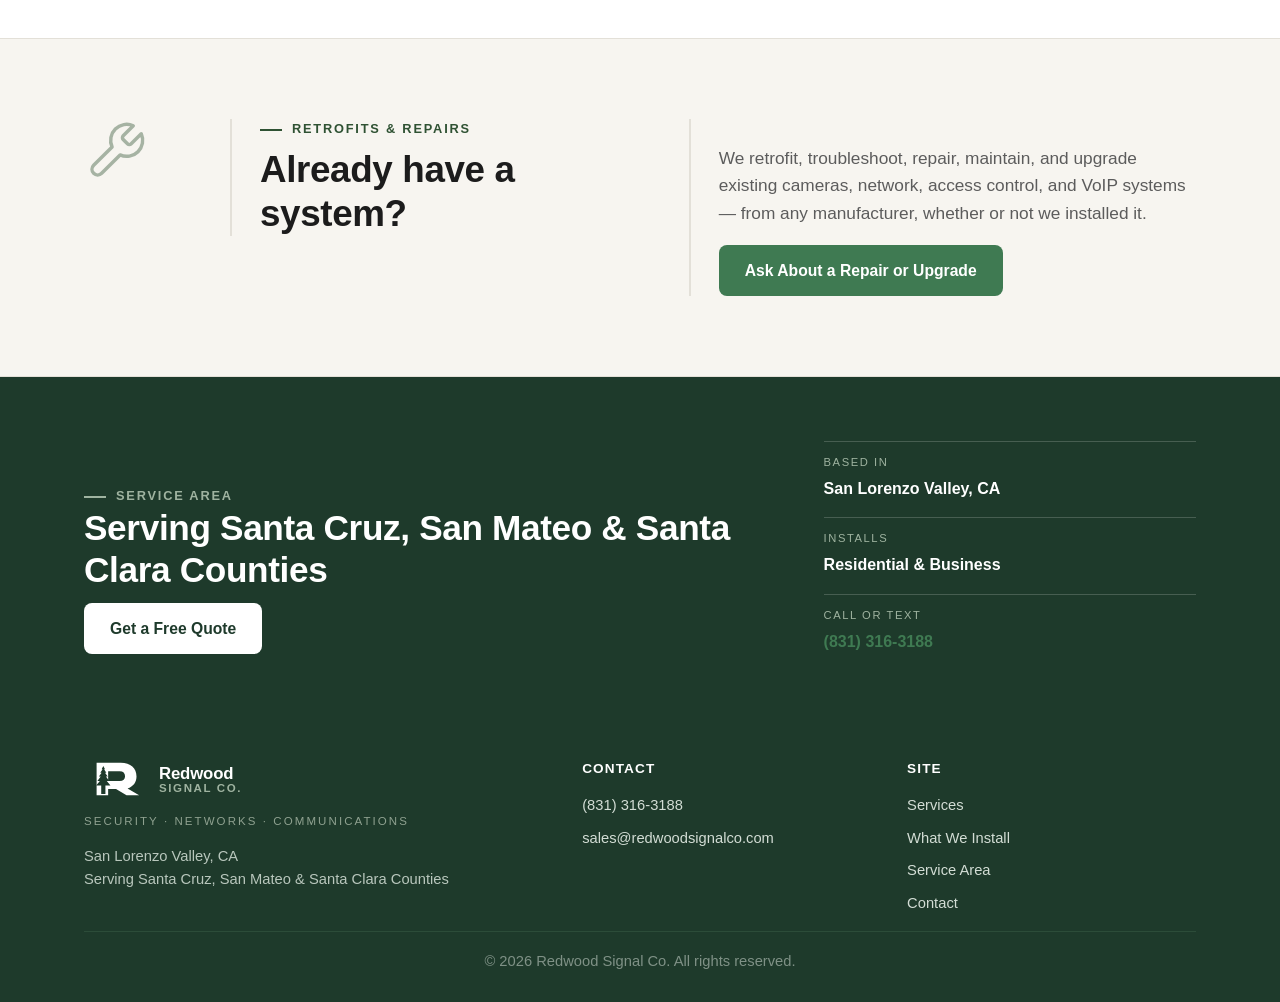
==== commit 421e9e38: "Remove Milestone from product lineup Drop Milestone Systems/XProtect Essential+ from the manufacture" ====
--- a/index.html
+++ b/index.html
@@ -73,7 +73,7 @@
       <div class="card">
         <div class="icon"><svg viewBox="0 0 24 24" fill="none" stroke="currentColor" stroke-width="2" stroke-linecap="round" stroke-linejoin="round"><path d="M3 7h3l2-2h8l2 2h3v13H3z"/><circle cx="12" cy="13" r="4"/></svg></div>
         <h3>Security Cameras</h3>
-        <p>UniFi Protect, DW Spectrum, Wisenet WAVE, Milestone, Blue Iris, and Frigate &mdash; matched to your alerting, retention, remote-viewing, and budget needs.</p>
+        <p>UniFi Protect, DW Spectrum, Wisenet WAVE, Blue Iris, and Frigate &mdash; matched to your alerting, retention, remote-viewing, and budget needs.</p>
       </div>
       <div class="card">
         <div class="icon"><svg viewBox="0 0 24 24" fill="none" stroke="currentColor" stroke-width="2" stroke-linecap="round" stroke-linejoin="round"><rect x="3" y="4" width="18" height="6" rx="1"/><rect x="3" y="14" width="18" height="6" rx="1"/><circle cx="7" cy="7" r="1"/><circle cx="7" cy="17" r="1"/></svg></div>
--- a/css/styles.css
+++ b/css/styles.css
@@ -110,6 +110,13 @@
 
 .alt-bg{background:var(--paper-soft);border-top:1px solid var(--line);border-bottom:1px solid var(--line)}
 
+/* photo gallery */
+.photo-grid{display:grid;grid-template-columns:repeat(auto-fit,minmax(220px,1fr));gap:16px}
+.photo-grid a{display:block;border-radius:12px;overflow:hidden;aspect-ratio:3/4;border:1px solid var(--line)}
+.photo-grid img{width:100%;height:100%;object-fit:cover;transition:transform .25s ease}
+.photo-grid a:hover img{transform:scale(1.04)}
+.photo-grid .cap{margin-top:10px;font-weight:700;font-size:.9rem;color:var(--pine-dark)}
+
 /* manufacturer / brand listing */
 .brand-section{margin-bottom:44px}
 .brand-section:last-child{margin-bottom:0}
